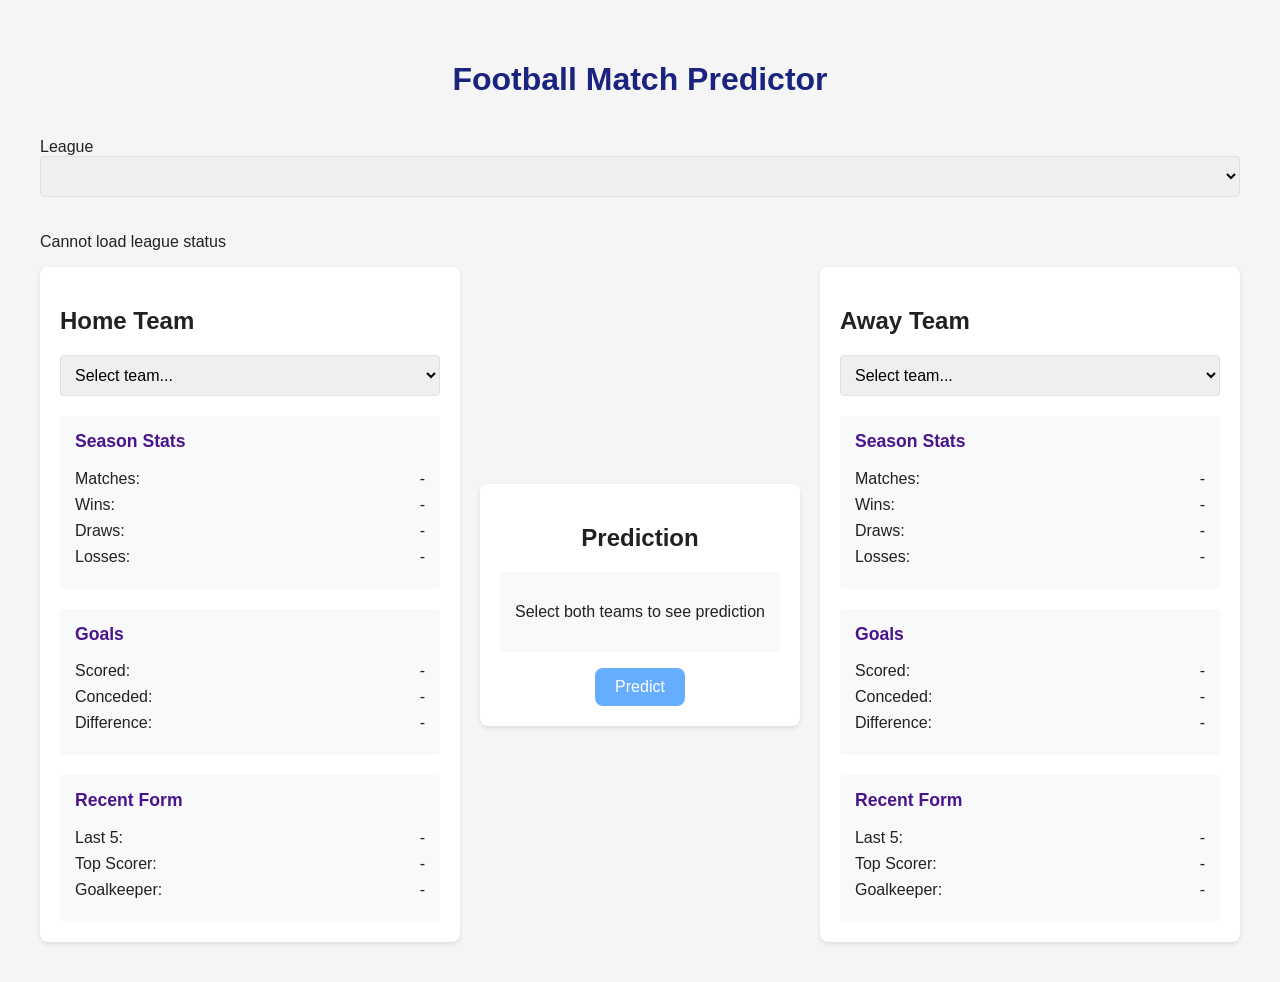
==== Footballanalyzer-master/frontend/index.html @ fc7a5193 "Updated the original fotballanalizer app, with premierleauge, bundesliga, leauge 1 and la liga." ====
<!DOCTYPE html>
<html lang="en">
<head>
    <meta charset="UTF-8">
    <meta name="viewport" content="width=device-width, initial-scale=1.0">
    <title>Football Match Predictor</title>
    <link rel="stylesheet" href="styles.css">
</head>
<body>
    <div class="container">
        <h1>Football Match Predictor</h1>
        
        <label for="league-select">League</label>
        <select id="league-select" class="team-select"></select>
        <p id="data-status" role="status">Loading data status...</p>
        <div class="teams-container">
            <div class="team-section">
                <h2>Home Team</h2>
                <select id="home-team" class="team-select">
                    <option value="">Select team...</option>
                </select>
                <div class="team-stats" id="home-stats">
                    <div class="stat-group">
                        <h3>Season Stats</h3>
                        <p>Matches: <span id="home_mp">-</span></p>
                        <p>Wins: <span id="home_w">-</span></p>
                        <p>Draws: <span id="home_d">-</span></p>
                        <p>Losses: <span id="home_l">-</span></p>
                    </div>
                    <div class="stat-group">
                        <h3>Goals</h3>
                        <p>Scored: <span id="home_gf">-</span></p>
                        <p>Conceded: <span id="home_ga">-</span></p>
                        <p>Difference: <span id="home_gd">-</span></p>
                    </div>
                    <div class="stat-group">
                        <h3>Recent Form</h3>
                        <p>Last 5: <span id="home_last_5">-</span></p>
                        <p>Top Scorer: <span id="home_top_scorer">-</span></p>
                        <p>Goalkeeper: <span id="home_goalkeeper">-</span></p>
                    </div>
                </div>
            </div>

           <div class="prediction-section">
  <h2>Prediction</h2>
  
  <div id="prediction-result" class="prediction-result">
    <p>Select both teams to see prediction</p>
  </div>


  <button id="predict-btn" class="predict-btn" disabled>Predict</button>
</div>


            <div class="team-section">
                <h2>Away Team</h2>
                <select id="away-team" class="team-select">
                    <option value="">Select team...</option>
                </select>
                <div class="team-stats" id="away-stats">
                    <div class="stat-group">
                        <h3>Season Stats</h3>
                        <p>Matches: <span id="away_mp">-</span></p>
                        <p>Wins: <span id="away_w">-</span></p>
                        <p>Draws: <span id="away_d">-</span></p>
                        <p>Losses: <span id="away_l">-</span></p>
                    </div>
                    <div class="stat-group">
                        <h3>Goals</h3>
                        <p>Scored: <span id="away_gf">-</span></p>
                        <p>Conceded: <span id="away_ga">-</span></p>
                        <p>Difference: <span id="away_gd">-</span></p>
                    </div>
                    <div class="stat-group">
                        <h3>Recent Form</h3>
                        <p>Last 5: <span id="away_last_5">-</span></p>
                        <p>Top Scorer: <span id="away_top_scorer">-</span></p>
                        <p>Goalkeeper: <span id="away_goalkeeper">-</span></p>
                    </div>
                </div>
            </div>
        </div>
    </div>
    <script src="main.js"></script>
</body>
</html>
---- Footballanalyzer-master/frontend/styles.css ----
:root {
    --primary-color: #1a237e;
    --secondary-color: #4a148c;
    --background-color: #f5f5f5;
    --text-color: #212121;
    --border-color: #e0e0e0;
}

body {
    font-family: 'Segoe UI', Tahoma, Geneva, Verdana, sans-serif;
    margin: 0;
    padding: 20px;
    background-color: var(--background-color);
    color: var(--text-color);
}

.container {
    max-width: 1200px;
    margin: 0 auto;
    padding: 20px;
}

h1 {
    color: var(--primary-color);
    text-align: center;
    margin-bottom: 40px;
}

.teams-container {
    display: grid;
    grid-template-columns: 1fr auto 1fr;
    gap: 20px;
    align-items: start;
}

.team-section {
    background: white;
    padding: 20px;
    border-radius: 8px;
    box-shadow: 0 2px 4px rgba(0,0,0,0.1);
}

.team-select {
    width: 100%;
    padding: 10px;
    margin-bottom: 20px;
    border: 1px solid var(--border-color);
    border-radius: 4px;
    font-size: 16px;
}

.prediction-section {
    text-align: center;
    padding: 20px;
    background: white;
    border-radius: 8px;
    box-shadow: 0 2px 4px rgba(0,0,0,0.1);
    align-self: center;
}

.prediction-result {
    margin-top: 20px;
    padding: 15px;
    border-radius: 4px;
    background-color: #f8f9fa;
}

.team-stats {
    display: grid;
    gap: 20px;
}

.stat-group {
    padding: 15px;
    background-color: #f8f9fa;
    border-radius: 4px;
}

.stat-group h3 {
    margin-top: 0;
    color: var(--secondary-color);
    font-size: 1.1em;
}

.stat-group p {
    margin: 8px 0;
    display: flex;
    justify-content: space-between;
}

.home-win {
    color: #2e7d32;
}

.draw {
    color: #f57c00;
}

.away-win {
    color: #c62828;
}
.predict-btn {
  display: inline-block;
  margin-top: 1rem;
  padding: 10px 20px;
  background-color: #0078ff;
  color: white;
  border: none;
  border-radius: 8px;
  font-size: 1rem;
  cursor: pointer;
  transition: background-color 0.3s ease, transform 0.2s ease;
}

.predict-btn:hover:not(:disabled) {
  background-color: #005fcc;
  transform: scale(1.05);
}

.predict-btn:disabled {
  opacity: 0.6;
  cursor: not-allowed;
}


/* Responsive Design */
@media (max-width: 1024px) {
    .teams-container {
        grid-template-columns: 1fr;
    }
    
    .prediction-section {
        order: 3;
    }
}
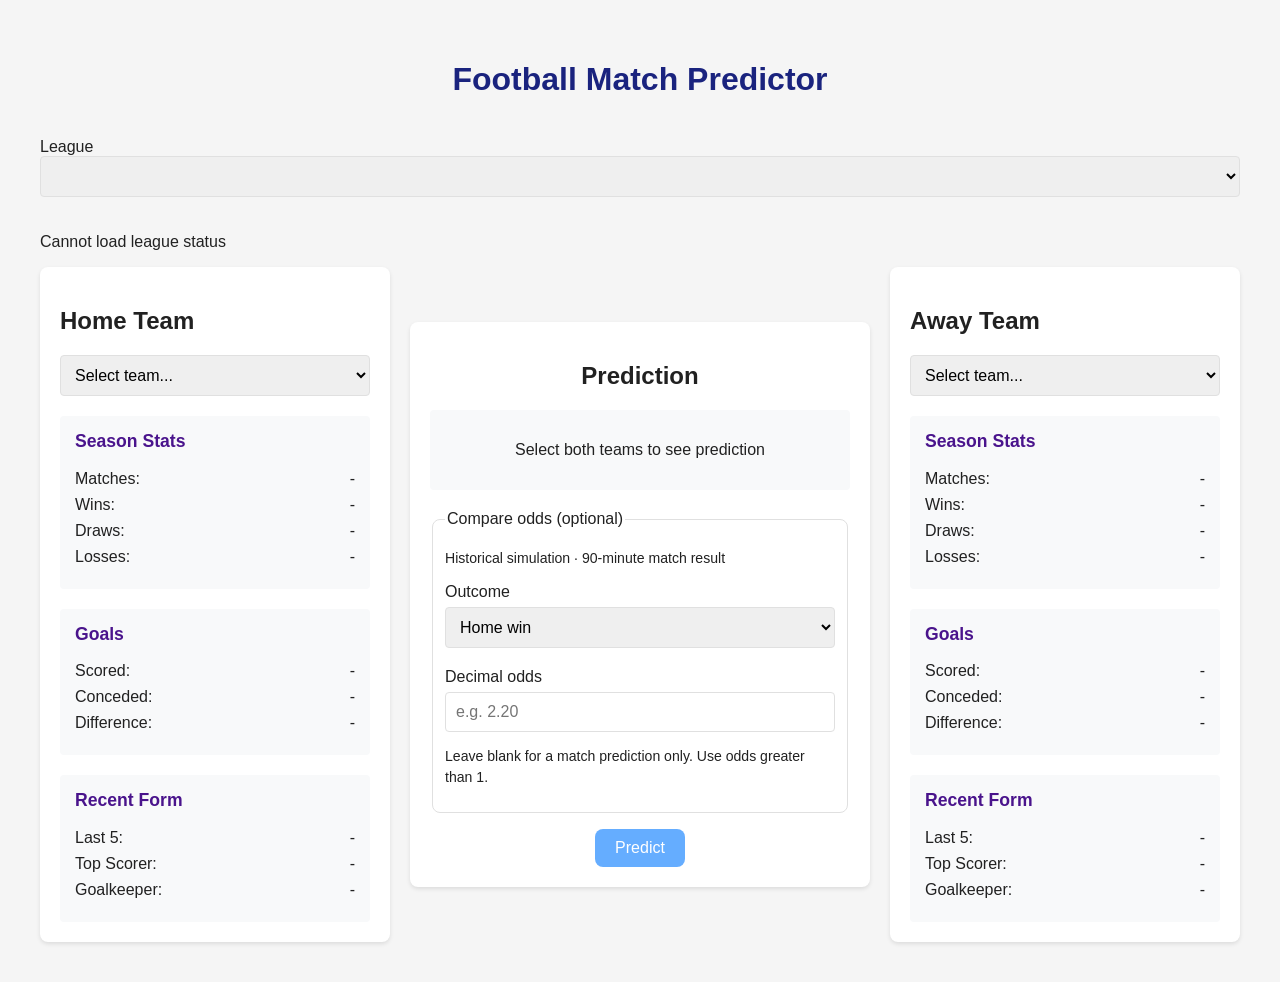
==== commit 5096fb10: "added odds comparer to simulate weather a bet is beneficial" ====
--- a/Footballanalyzer-master/frontend/index.html
+++ b/Footballanalyzer-master/frontend/index.html
@@ -50,6 +50,20 @@
   </div>
 
 
+  <fieldset class="odds-inputs">
+    <legend>Compare odds (optional)</legend>
+    <p>Historical simulation · 90-minute match result</p>
+    <label for="odds-outcome">Outcome</label>
+    <select id="odds-outcome" class="team-select">
+      <option value="home">Home win</option>
+      <option value="draw">Draw</option>
+      <option value="away">Away win</option>
+    </select>
+    <label for="decimal-odds">Decimal odds</label>
+    <input id="decimal-odds" type="number" min="1" step="any" inputmode="decimal" placeholder="e.g. 2.20" aria-describedby="odds-help">
+    <p id="odds-help">Leave blank for a match prediction only. Use odds greater than 1.</p>
+  </fieldset>
+  <div id="odds-result" class="odds-result" role="status" hidden></div>
   <button id="predict-btn" class="predict-btn" disabled>Predict</button>
 </div>
 
--- a/Footballanalyzer-master/frontend/styles.css
+++ b/Footballanalyzer-master/frontend/styles.css
@@ -132,4 +132,12 @@
     .prediction-section {
         order: 3;
     }
-}+}
+.odds-inputs { border: 1px solid var(--border-color); border-radius: 8px; margin-top: 20px; text-align: left; min-width: 0; }
+.odds-inputs label { display: block; margin-bottom: 6px; }
+.odds-inputs input { box-sizing: border-box; width: 100%; padding: 10px; font: inherit; border: 1px solid var(--border-color); border-radius: 4px; }
+.odds-inputs p, .odds-result p { font-size: .88rem; line-height: 1.5; }
+.odds-result { text-align: left; background: #fff8e1; padding: 16px; border-radius: 8px; margin-top: 16px; }
+.odds-result dl { display: grid; grid-template-columns: 1fr 1fr; gap: 10px; }
+.odds-result dd { margin: 0; text-align: right; overflow-wrap: anywhere; }
+.prediction-section { min-width: 0; max-width: 420px; }
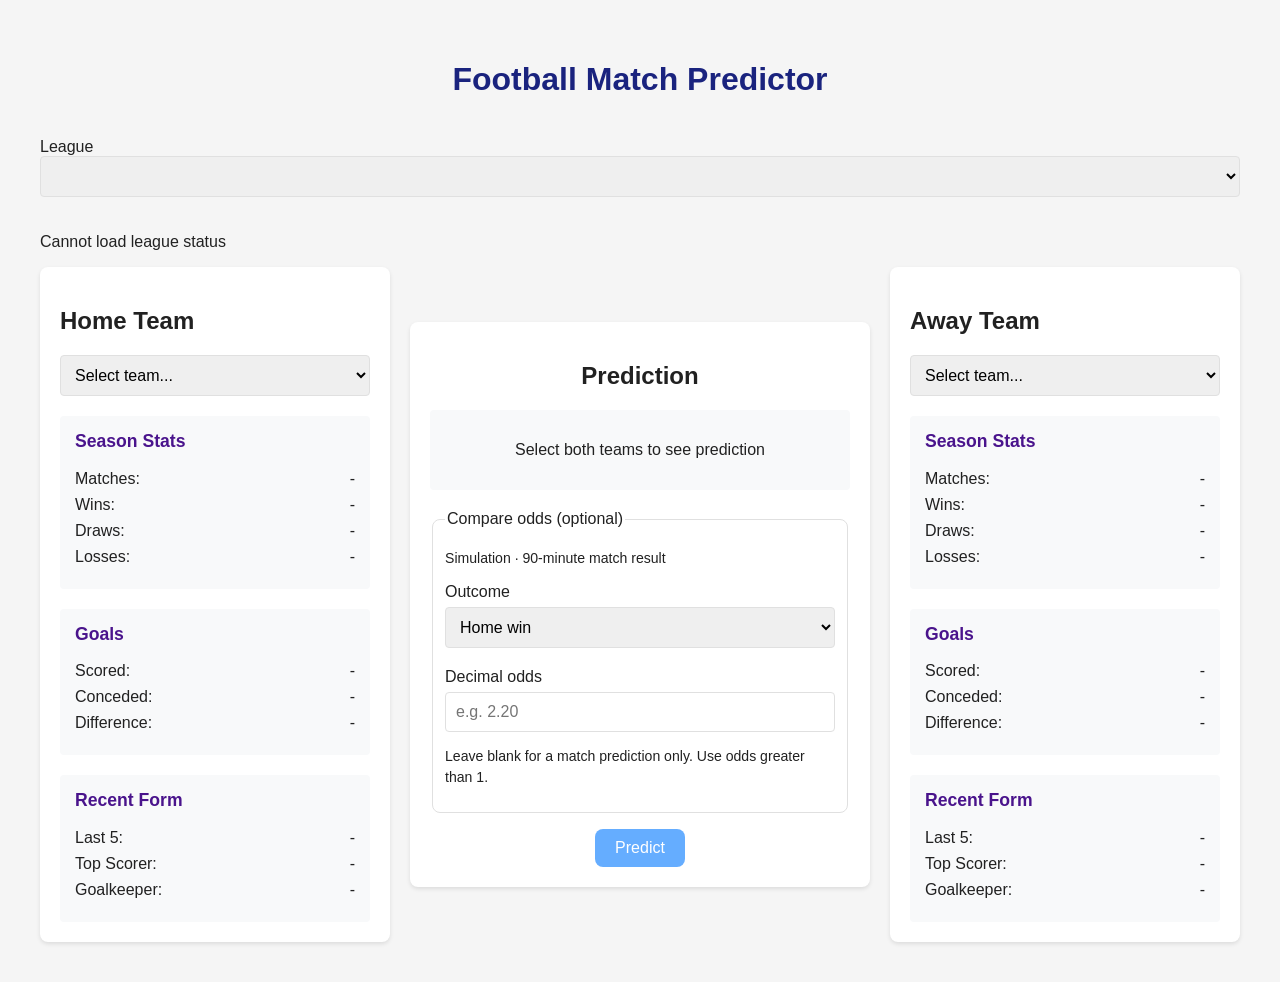
==== commit fb25e7c1: "dubs" ====
--- a/Footballanalyzer-master/frontend/index.html
+++ b/Footballanalyzer-master/frontend/index.html
@@ -52,7 +52,7 @@
 
   <fieldset class="odds-inputs">
     <legend>Compare odds (optional)</legend>
-    <p>Historical simulation · 90-minute match result</p>
+    <p>Simulation · 90-minute match result</p>
     <label for="odds-outcome">Outcome</label>
     <select id="odds-outcome" class="team-select">
       <option value="home">Home win</option>
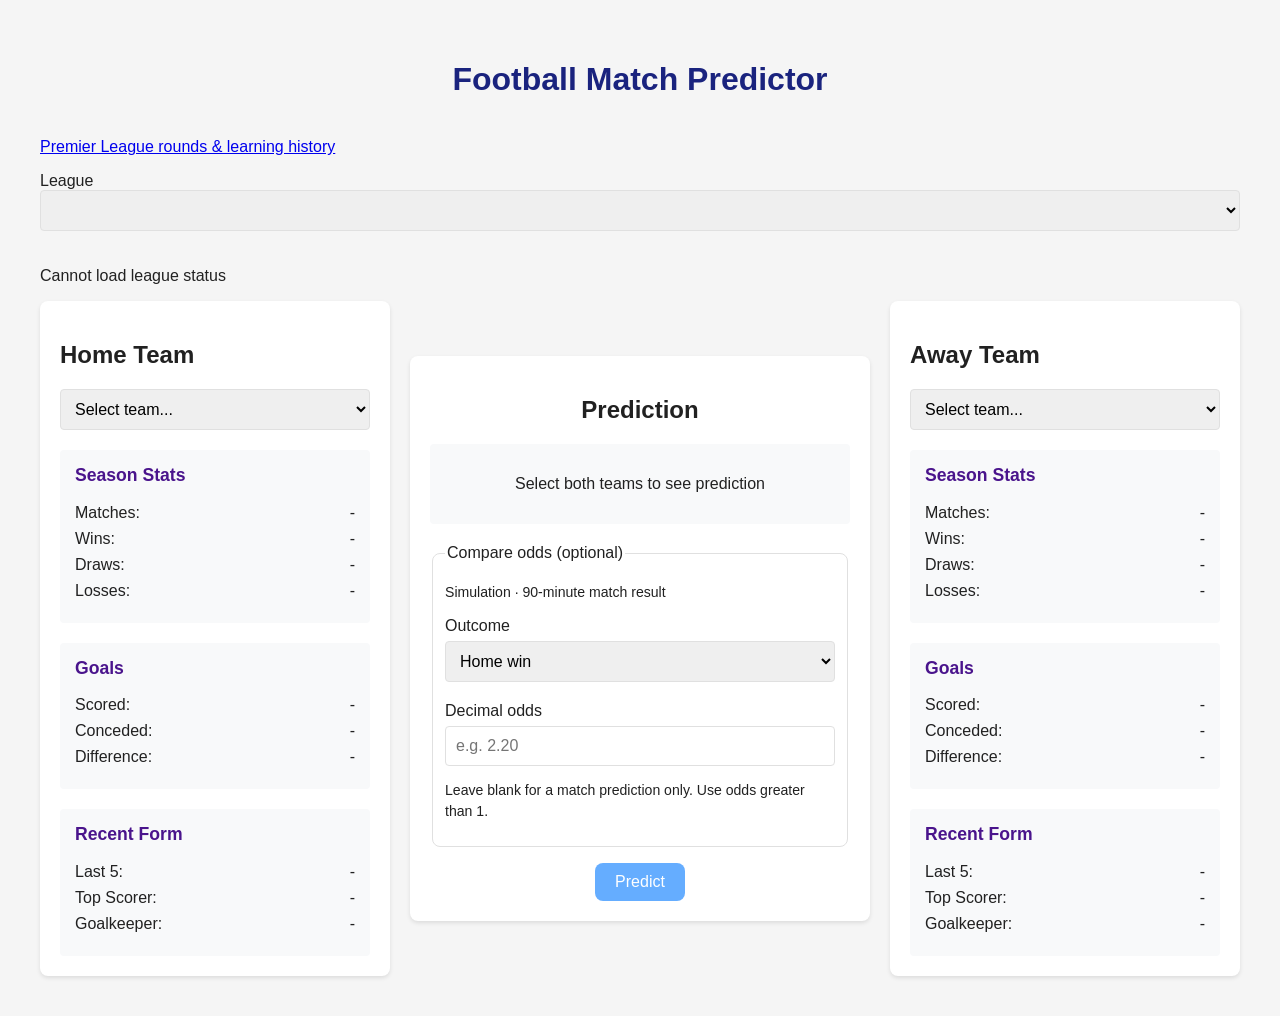
==== commit ee4e35ae: "Now the model can train itself from previos predictions and se what perdiction whent rigth and wrong" ====
--- a/Footballanalyzer-master/frontend/index.html
+++ b/Footballanalyzer-master/frontend/index.html
@@ -9,6 +9,7 @@
 <body>
     <div class="container">
         <h1>Football Match Predictor</h1>
+        <p><a href="/rounds.html">Premier League rounds &amp; learning history</a></p>
         
         <label for="league-select">League</label>
         <select id="league-select" class="team-select"></select>
@@ -99,4 +100,4 @@
     </div>
     <script src="main.js"></script>
 </body>
-</html>+</html>
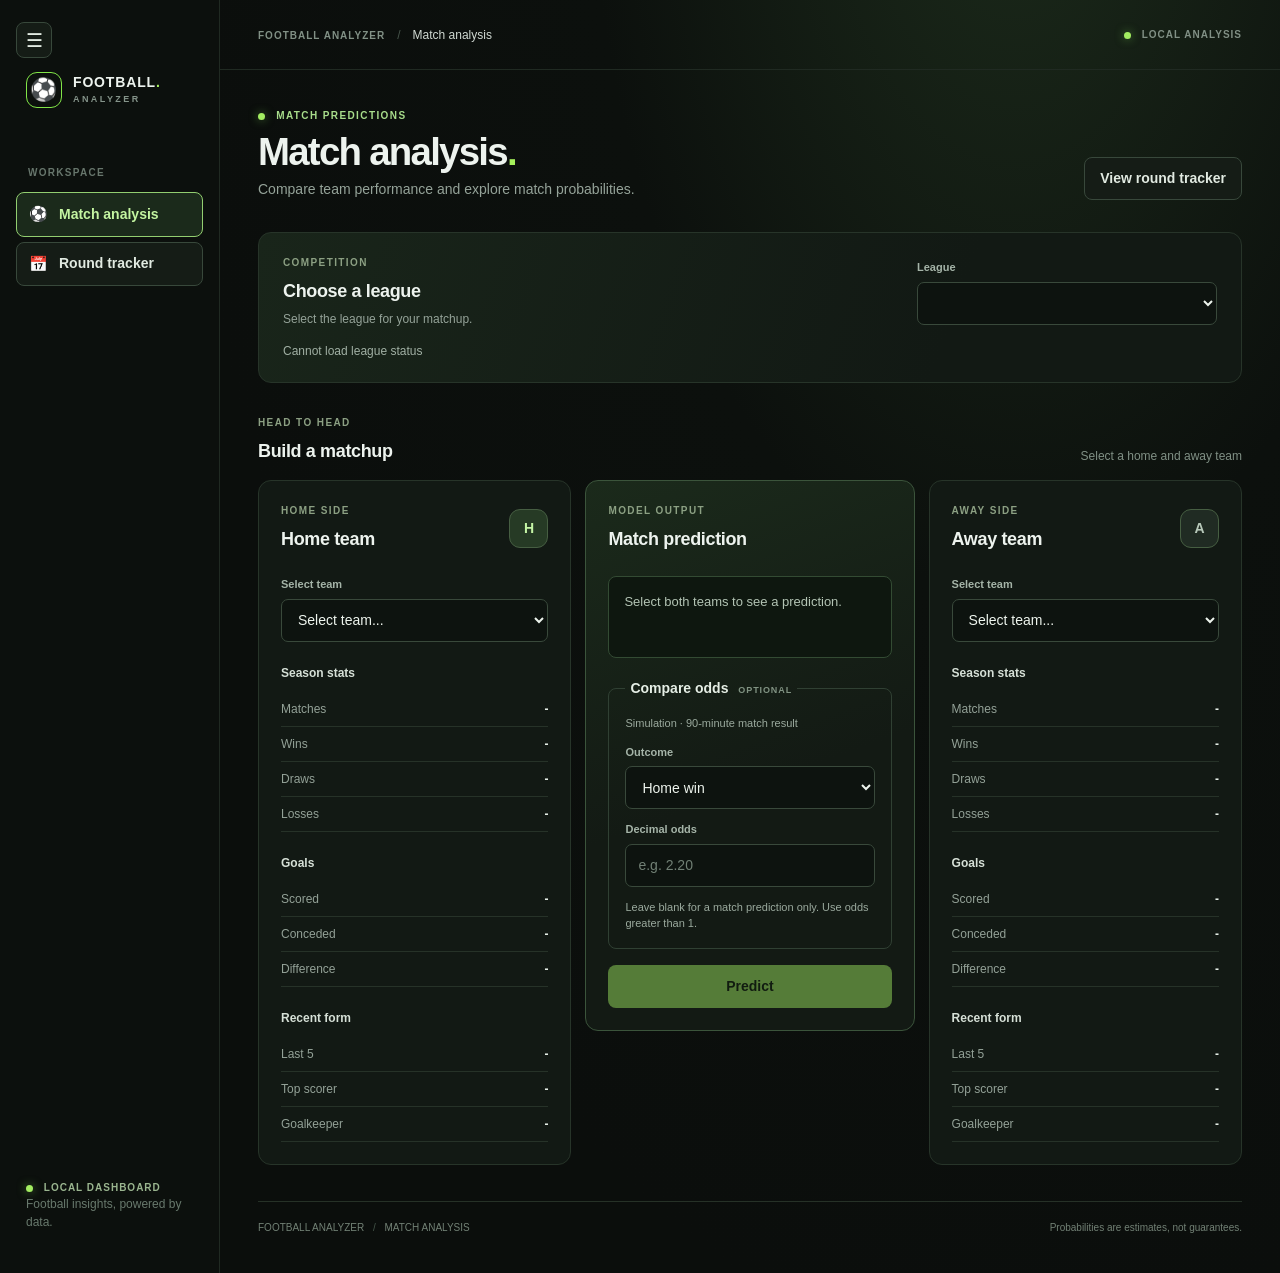
==== commit a709fe07: "Refresh dashboard design and add collapsible menu" ====
--- a/Footballanalyzer-master/frontend/index.html
+++ b/Footballanalyzer-master/frontend/index.html
@@ -1,103 +1,66 @@
 <!DOCTYPE html>
 <html lang="en">
 <head>
-    <meta charset="UTF-8">
-    <meta name="viewport" content="width=device-width, initial-scale=1.0">
-    <title>Football Match Predictor</title>
-    <link rel="stylesheet" href="styles.css">
+  <meta charset="UTF-8">
+  <meta name="viewport" content="width=device-width, initial-scale=1.0">
+  <meta name="theme-color" content="#0a0d0b">
+  <title>Match Analysis | Football Analyzer</title>
+  <link rel="stylesheet" href="styles.css?v=3">
 </head>
 <body>
-    <div class="container">
-        <h1>Football Match Predictor</h1>
-        <p><a href="/rounds.html">Premier League rounds &amp; learning history</a></p>
-        
-        <label for="league-select">League</label>
-        <select id="league-select" class="team-select"></select>
-        <p id="data-status" role="status">Loading data status...</p>
-        <div class="teams-container">
-            <div class="team-section">
-                <h2>Home Team</h2>
-                <select id="home-team" class="team-select">
-                    <option value="">Select team...</option>
-                </select>
-                <div class="team-stats" id="home-stats">
-                    <div class="stat-group">
-                        <h3>Season Stats</h3>
-                        <p>Matches: <span id="home_mp">-</span></p>
-                        <p>Wins: <span id="home_w">-</span></p>
-                        <p>Draws: <span id="home_d">-</span></p>
-                        <p>Losses: <span id="home_l">-</span></p>
-                    </div>
-                    <div class="stat-group">
-                        <h3>Goals</h3>
-                        <p>Scored: <span id="home_gf">-</span></p>
-                        <p>Conceded: <span id="home_ga">-</span></p>
-                        <p>Difference: <span id="home_gd">-</span></p>
-                    </div>
-                    <div class="stat-group">
-                        <h3>Recent Form</h3>
-                        <p>Last 5: <span id="home_last_5">-</span></p>
-                        <p>Top Scorer: <span id="home_top_scorer">-</span></p>
-                        <p>Goalkeeper: <span id="home_goalkeeper">-</span></p>
-                    </div>
-                </div>
-            </div>
-
-           <div class="prediction-section">
-  <h2>Prediction</h2>
-  
-  <div id="prediction-result" class="prediction-result">
-    <p>Select both teams to see prediction</p>
-  </div>
-
-
-  <fieldset class="odds-inputs">
-    <legend>Compare odds (optional)</legend>
-    <p>Simulation · 90-minute match result</p>
-    <label for="odds-outcome">Outcome</label>
-    <select id="odds-outcome" class="team-select">
-      <option value="home">Home win</option>
-      <option value="draw">Draw</option>
-      <option value="away">Away win</option>
-    </select>
-    <label for="decimal-odds">Decimal odds</label>
-    <input id="decimal-odds" type="number" min="1" step="any" inputmode="decimal" placeholder="e.g. 2.20" aria-describedby="odds-help">
-    <p id="odds-help">Leave blank for a match prediction only. Use odds greater than 1.</p>
-  </fieldset>
-  <div id="odds-result" class="odds-result" role="status" hidden></div>
-  <button id="predict-btn" class="predict-btn" disabled>Predict</button>
+<button id="menu-toggle" class="menu-toggle" type="button" aria-controls="sidebar" aria-expanded="true" aria-label="Hide menu" hidden>☰</button>
+<div class="app-shell">
+  <aside id="sidebar" class="sidebar">
+    <div class="brand"><span class="brand-icon" aria-hidden="true">⚽</span><span>FOOTBALL<span class="brand-accent">.</span><small>ANALYZER</small></span></div>
+    <div class="nav-label">WORKSPACE</div>
+    <nav class="navigation" aria-label="Main navigation">
+      <a class="nav-item active" aria-current="page" href="/?v=3"><span aria-hidden="true">⚽</span> Match analysis</a>
+      <a class="nav-item" href="/rounds.html?v=3"><span aria-hidden="true">📅</span> Round tracker</a>
+    </nav>
+    <div class="sidebar-note"><span class="status-dot"></span> LOCAL DASHBOARD <p>Football insights, powered by data.</p></div>
+  </aside>
+  <main class="workspace">
+    <header class="topbar"><div><span class="breadcrumb">FOOTBALL ANALYZER</span><span class="crumb-divider">/</span><span>Match analysis</span></div><span class="topbar-label"><span class="status-dot"></span> LOCAL ANALYSIS</span></header>
+    <div class="page-content">
+      <div class="page-heading"><div><p class="eyebrow"><span class="status-dot"></span> MATCH PREDICTIONS</p><h1>Match analysis<span class="title-dot">.</span></h1><p class="page-description">Compare team performance and explore match probabilities.</p></div><a class="outline-link" href="/rounds.html?v=3">View round tracker</a></div>
+      <section class="league-panel" aria-labelledby="league-title">
+        <div><p class="overline">COMPETITION</p><h2 id="league-title">Choose a league</h2><p class="muted">Select the league for your matchup.</p></div>
+        <div class="league-control"><label for="league-select">League</label><select id="league-select" class="team-select"></select></div>
+        <p id="data-status" class="data-status" role="status">Loading data status...</p>
+      </section>
+      <div class="section-heading"><div><p class="overline">HEAD TO HEAD</p><h2>Build a matchup</h2></div><span class="section-hint">Select a home and away team</span></div>
+      <div class="teams-container">
+        <section class="team-section" aria-labelledby="home-title">
+          <div class="card-heading"><div><p class="overline">HOME SIDE</p><h2 id="home-title">Home team</h2></div><span class="team-marker">H</span></div>
+          <label class="field-label" for="home-team">Select team</label><select id="home-team" class="team-select"><option value="">Select team...</option></select>
+          <div class="team-stats" id="home-stats">
+            <div class="stat-group"><h3>Season stats</h3><p>Matches <span id="home_mp">-</span></p><p>Wins <span id="home_w">-</span></p><p>Draws <span id="home_d">-</span></p><p>Losses <span id="home_l">-</span></p></div>
+            <div class="stat-group"><h3>Goals</h3><p>Scored <span id="home_gf">-</span></p><p>Conceded <span id="home_ga">-</span></p><p>Difference <span id="home_gd">-</span></p></div>
+            <div class="stat-group"><h3>Recent form</h3><p>Last 5 <span id="home_last_5">-</span></p><p>Top scorer <span id="home_top_scorer">-</span></p><p>Goalkeeper <span id="home_goalkeeper">-</span></p></div>
+          </div>
+        </section>
+        <section class="prediction-section" aria-labelledby="prediction-title">
+          <div class="card-heading"><div><p class="overline">MODEL OUTPUT</p><h2 id="prediction-title">Match prediction</h2></div></div>
+          <div id="prediction-result" class="prediction-result"><p>Select both teams to see a prediction.</p></div>
+          <fieldset class="odds-inputs"><legend>Compare odds <span class="optional">OPTIONAL</span></legend><p>Simulation · 90-minute match result</p><label for="odds-outcome">Outcome</label><select id="odds-outcome" class="team-select"><option value="home">Home win</option><option value="draw">Draw</option><option value="away">Away win</option></select><label for="decimal-odds">Decimal odds</label><input id="decimal-odds" type="number" min="1" step="any" inputmode="decimal" placeholder="e.g. 2.20" aria-describedby="odds-help"><p id="odds-help">Leave blank for a match prediction only. Use odds greater than 1.</p></fieldset>
+          <div id="odds-result" class="odds-result" role="status" hidden></div>
+          <button id="predict-btn" class="predict-btn primary-action" disabled>Predict</button>
+        </section>
+        <section class="team-section" aria-labelledby="away-title">
+          <div class="card-heading"><div><p class="overline">AWAY SIDE</p><h2 id="away-title">Away team</h2></div><span class="team-marker away-marker">A</span></div>
+          <label class="field-label" for="away-team">Select team</label><select id="away-team" class="team-select"><option value="">Select team...</option></select>
+          <div class="team-stats" id="away-stats">
+            <div class="stat-group"><h3>Season stats</h3><p>Matches <span id="away_mp">-</span></p><p>Wins <span id="away_w">-</span></p><p>Draws <span id="away_d">-</span></p><p>Losses <span id="away_l">-</span></p></div>
+            <div class="stat-group"><h3>Goals</h3><p>Scored <span id="away_gf">-</span></p><p>Conceded <span id="away_ga">-</span></p><p>Difference <span id="away_gd">-</span></p></div>
+            <div class="stat-group"><h3>Recent form</h3><p>Last 5 <span id="away_last_5">-</span></p><p>Top scorer <span id="away_top_scorer">-</span></p><p>Goalkeeper <span id="away_goalkeeper">-</span></p></div>
+          </div>
+        </section>
+      </div>
+      <footer class="footer"><span>FOOTBALL ANALYZER <span class="footer-separator">/</span> MATCH ANALYSIS</span><span>Probabilities are estimates, not guarantees.</span></footer>
+    </div>
+  </main>
 </div>
-
-
-            <div class="team-section">
-                <h2>Away Team</h2>
-                <select id="away-team" class="team-select">
-                    <option value="">Select team...</option>
-                </select>
-                <div class="team-stats" id="away-stats">
-                    <div class="stat-group">
-                        <h3>Season Stats</h3>
-                        <p>Matches: <span id="away_mp">-</span></p>
-                        <p>Wins: <span id="away_w">-</span></p>
-                        <p>Draws: <span id="away_d">-</span></p>
-                        <p>Losses: <span id="away_l">-</span></p>
-                    </div>
-                    <div class="stat-group">
-                        <h3>Goals</h3>
-                        <p>Scored: <span id="away_gf">-</span></p>
-                        <p>Conceded: <span id="away_ga">-</span></p>
-                        <p>Difference: <span id="away_gd">-</span></p>
-                    </div>
-                    <div class="stat-group">
-                        <h3>Recent Form</h3>
-                        <p>Last 5: <span id="away_last_5">-</span></p>
-                        <p>Top Scorer: <span id="away_top_scorer">-</span></p>
-                        <p>Goalkeeper: <span id="away_goalkeeper">-</span></p>
-                    </div>
-                </div>
-            </div>
-        </div>
-    </div>
-    <script src="main.js"></script>
+<script src="menu.js?v=3"></script>
+<script src="main.js"></script>
 </body>
 </html>
--- a/Footballanalyzer-master/frontend/styles.css
+++ b/Footballanalyzer-master/frontend/styles.css
@@ -1,143 +1,123 @@
-:root {
-    --primary-color: #1a237e;
-    --secondary-color: #4a148c;
-    --background-color: #f5f5f5;
-    --text-color: #212121;
-    --border-color: #e0e0e0;
+:root { color-scheme: dark; font-family: Inter, -apple-system, BlinkMacSystemFont, "Segoe UI", sans-serif; color: #edf3ee; background: #090c0a; font-synthesis: none; }
+* { box-sizing: border-box; }
+body { margin: 0; min-width: 320px; font-size: 14px; line-height: 1.5; }
+a { color: inherit; text-decoration: none; }
+button, input, select { font: inherit; }
+button, select { cursor: pointer; }
+button:disabled { cursor: not-allowed; opacity: .46; }
+:focus-visible { outline: 2px solid #a1ec56; outline-offset: 3px; }
+[hidden] { display: none !important; }
+.app-shell { display: grid; grid-template-columns: 220px minmax(0, 1fr); min-height: 100vh; }
+.sidebar { padding: 30px 16px; background: #0c100d; border-right: 1px solid #202a22; display: flex; flex-direction: column; }
+.brand { display: flex; align-items: center; gap: 11px; padding: 0 10px; font-size: 14px; font-weight: 850; letter-spacing: .06em; line-height: 1.1; }
+.brand small { display: block; margin-top: 4px; color: #85948a; font-size: 9px; letter-spacing: .27em; }
+.brand-icon { display: grid; place-items: center; width: 36px; height: 36px; border: 1px solid #81e547; border-radius: 11px; color: #a3f05b; font-size: 22px; }
+.brand-accent, .title-dot { color: #a5f05b; }
+.nav-label { margin: 57px 12px 12px; color: #67766c; font-size: 10px; font-weight: 750; letter-spacing: .13em; }
+.navigation { display: grid; gap: 5px; }
+.nav-item { display: flex; align-items: center; gap: 8px; min-height: 43px; padding: 10px 12px; border: 1px solid #38483b; border-radius: 8px; background: #151c16; color: #e1eae1; font-weight: 650; }
+.nav-item span { display: inline-block; width: 22px; font-size: 15px; }
+.nav-item:hover, .nav-item.active { border-color: #92ce70; background: #1b2a1b; color: #c4f5a1; }
+.sidebar-note { margin: auto 10px 0; padding-top: 26px; color: #9ab58f; font-size: 10px; font-weight: 750; letter-spacing: .1em; }
+.sidebar-note p { color: #68796d; font-size: 12px; font-weight: 400; letter-spacing: 0; }
+.status-dot { display: inline-block; width: 7px; height: 7px; margin-right: 7px; border-radius: 50%; background: #a3ed61; box-shadow: 0 0 10px #87e85880; vertical-align: middle; }
+.workspace { min-width: 0; background: radial-gradient(ellipse at 75% -15%, #1c2b1b 0%, #0c100d 38%, #0b0e0c 75%); }
+.topbar { min-height: 70px; padding: 0 38px; display: flex; align-items: center; justify-content: space-between; gap: 20px; border-bottom: 1px solid #202a22; color: #d0d9d2; font-size: 12px; }
+.breadcrumb, .topbar-label { color: #819085; font-size: 10px; font-weight: 700; letter-spacing: .1em; }
+.crumb-divider { padding: 0 12px; color: #47554b; }
+.page-content { max-width: 1560px; margin: auto; padding: 38px; }
+.page-heading { display: flex; justify-content: space-between; align-items: end; gap: 24px; margin-bottom: 32px; }
+.eyebrow, .overline { margin: 0 0 8px; color: #8ca083; font-size: 10px; font-weight: 800; letter-spacing: .14em; }
+.eyebrow { color: #a8dd8b; }
+h1, h2, h3, p { margin-top: 0; }
+h1 { margin-bottom: 7px; font-size: clamp(30px, 3vw, 42px); line-height: 1.08; letter-spacing: -.045em; }
+h2 { margin-bottom: 0; font-size: 18px; letter-spacing: -.02em; }
+h3 { font-size: 12px; }
+.page-description, .muted { color: #95a399; }
+.page-description { margin: 0; }
+.outline-link, .secondary-btn { display: inline-flex; align-items: center; justify-content: center; gap: 12px; padding: 10px 15px; border: 1px solid #38483b; border-radius: 8px; background: #151c16; color: #e1eae1; font-weight: 650; }
+.outline-link:hover, .secondary-btn:hover { border-color: #92ce70; background: #1d2a1d; }
+.league-panel, .team-section, .prediction-section, .tracker-status, .round-panel, .detail-card, .overview-card { background: #121914; border: 1px solid #273429; border-radius: 13px; }
+.league-panel { display: grid; grid-template-columns: 1fr minmax(200px, 300px); align-items: center; gap: 10px 24px; padding: 22px 24px; background: linear-gradient(110deg, #19251a, #121914 70%); }
+.league-panel .muted { margin: 5px 0 0; font-size: 12px; }
+.league-control label, .field-label, .round-picker label, .odds-inputs label { display: block; margin: 0 0 6px; color: #a5b4a8; font-size: 11px; font-weight: 700; }
+.team-select, input { width: 100%; min-height: 43px; padding: 10px 12px; border: 1px solid #39493b; border-radius: 7px; background: #0d130f; color: #edf4ed; }
+input::placeholder { color: #718075; }
+.data-status { grid-column: 1 / -1; margin: 4px 0 0; color: #a1b0a4; font-size: 12px; overflow-wrap: anywhere; }
+.section-heading { display: flex; align-items: end; justify-content: space-between; gap: 20px; margin: 32px 0 15px; }
+.section-hint { color: #809085; font-size: 12px; }
+.teams-container { display: grid; grid-template-columns: minmax(0, 1fr) minmax(0, 1.05fr) minmax(0, 1fr); gap: 14px; align-items: start; }
+.team-section, .prediction-section { padding: 22px; }
+.prediction-section { background: linear-gradient(160deg, #1b2a1b, #131a14 55%); border-color: #3b543b; }
+.card-heading { display: flex; align-items: center; justify-content: space-between; gap: 10px; margin-bottom: 23px; }
+.team-marker { display: grid; place-items: center; width: 39px; height: 39px; flex: 0 0 auto; border: 1px solid #465e42; border-radius: 11px; background: #263a25; color: #c4f4a5; font-weight: 800; }
+.away-marker { background: #202b23; color: #b7c8b9; }
+.stat-group { margin-top: 22px; }
+.stat-group h3 { margin-bottom: 10px; color: #d6e0d7; }
+.stat-group p { display: flex; justify-content: space-between; gap: 12px; margin: 0; padding: 8px 0; border-bottom: 1px solid #263228; color: #93a197; font-size: 12px; }
+.stat-group span { text-align: right; color: #e5eee6; font-weight: 650; overflow-wrap: anywhere; }
+.prediction-result { min-height: 82px; margin-bottom: 20px; padding: 15px; border: 1px solid #334b33; border-radius: 8px; background: #0e170f; color: #b3c4b4; font-size: 13px; overflow-wrap: anywhere; }
+.prediction-result p:last-child, .odds-result p:last-child { margin-bottom: 0; }
+.prediction-result h4 { margin: 0 0 10px; color: #e8f5e5; }
+.prediction-result hr { border: 0; border-top: 1px solid #354635; }
+.home-win, .draw, .away-win { color: #d6f6c4; }
+.odds-inputs { min-width: 0; margin: 0 0 16px; padding: 16px; border: 1px solid #304033; border-radius: 8px; }
+.odds-inputs legend { padding: 0 5px; color: #e5eee5; font-weight: 700; }
+.optional { margin-left: 6px; color: #819383; font-size: 9px; letter-spacing: .1em; }
+.odds-inputs p { margin: 0 0 12px; color: #9baa9e; font-size: 11px; }
+.odds-inputs select, .odds-inputs input { margin-bottom: 12px; }
+.odds-inputs #odds-help { margin-bottom: 0; }
+.odds-result { margin-bottom: 16px; padding: 14px; border: 1px solid #3d5b39; border-radius: 8px; background: #172619; font-size: 12px; overflow-wrap: anywhere; }
+.predict-btn { min-height: 43px; padding: 10px 18px; border: 0; border-radius: 8px; background: #a4ef64; color: #10200c; font-weight: 800; }
+.predict-btn:hover:not(:disabled) { background: #baf985; }
+.primary-action { width: 100%; }
+.overview-grid { display: grid; grid-template-columns: repeat(3, minmax(0, 1fr)); gap: 14px; margin-bottom: 16px; }
+.overview-card { padding: 20px 22px; background: linear-gradient(135deg, #19251a, #131a14); }
+.metric-top { display: flex; justify-content: space-between; align-items: center; gap: 10px; color: #a3b3a5; font-size: 10px; font-weight: 750; letter-spacing: .1em; }
+.overview-card strong { display: block; margin-top: 16px; font-size: 29px; letter-spacing: -.04em; }
+.overview-card p { margin: 4px 0 0; color: #90a093; font-size: 12px; }
+.tracker-status { display: flex; justify-content: space-between; align-items: center; gap: 20px; padding: 20px 22px; }
+.tracker-copy p:not(.overline) { margin: 8px 0 0; color: #a3b2a6; font-size: 12px; }
+.tracker-actions, .round-actions { display: flex; flex-wrap: wrap; gap: 9px; }
+.tracker-actions { justify-content: flex-end; flex-shrink: 0; }
+.round-panel { margin-top: 16px; padding: 22px; }
+.round-heading { margin: 0 0 20px; }
+.round-heading .muted { margin: 6px 0 0; font-size: 12px; }
+.round-picker { width: min(240px, 100%); }
+.round-picker label { letter-spacing: .1em; }
+.round-status-stack { margin: 14px 0 20px; color: #a4b2a6; font-size: 12px; }
+.round-status-stack p { margin: 5px 0; }
+.round-summary { display: grid; grid-template-columns: 1fr 1fr; gap: 12px; margin-bottom: 20px; }
+.round-summary > div { min-width: 0; padding: 14px; border: 1px solid #2c3a2e; border-radius: 8px; background: #101611; }
+.round-summary p:last-child { margin: 0; color: #b5c2b7; font-size: 12px; overflow-wrap: anywhere; }
+.table-scroll { overflow-x: auto; border: 1px solid #2a382c; border-radius: 8px; }
+table { width: 100%; min-width: 1000px; border-collapse: collapse; text-align: left; }
+th { padding: 13px; background: #1b261c; color: #a8b9aa; font-size: 10px; text-transform: uppercase; letter-spacing: .07em; }
+td { padding: 15px 13px; border-top: 1px solid #29352b; color: #c5d0c6; font-size: 12px; vertical-align: top; line-height: 1.6; }
+td:first-child { color: #ecf4ed; font-weight: 650; }
+td form label { display: inline-block; margin-bottom: 5px; color: #b7c5b9; }
+td form input { min-height: 32px; padding: 5px; margin-left: 4px; }
+td form button { margin-top: 5px; padding: 7px 10px; border: 1px solid #526e4b; border-radius: 6px; background: #243a25; color: #d5f5c4; }
+td form p { margin: 6px 0 0; color: #b7c5b9; }
+.details-grid { display: grid; grid-template-columns: 1fr 1fr; gap: 14px; margin-top: 16px; }
+.detail-card { padding: 20px 22px; }
+.detail-card .muted, .details-value { margin: 10px 0 0; font-size: 12px; overflow-wrap: anywhere; }
+.details-value { color: #d4e1d6; }
+.footer { display: flex; justify-content: space-between; gap: 16px; margin-top: 36px; padding-top: 18px; border-top: 1px solid #263127; color: #728175; font-size: 10px; }
+.footer-separator { padding: 0 6px; color: #45564a; }
+@media (max-width: 1100px) { .teams-container { grid-template-columns: 1fr 1fr; } .prediction-section { grid-column: 1 / -1; grid-row: 2; } .tracker-status { align-items: flex-start; flex-direction: column; } .tracker-actions { justify-content: flex-start; } }
+@media (max-width: 760px) { .app-shell { display: block; } .sidebar { padding: 15px 18px; border-right: 0; border-bottom: 1px solid #263127; } .brand-icon { width: 32px; height: 32px; } .nav-label, .sidebar-note { display: none; } .navigation { display: flex; gap: 5px; margin-top: 14px; } .nav-item { padding: 9px 11px; font-size: 12px; } .topbar { min-height: 52px; padding: 0 20px; } .topbar-label { display: none; } .page-content { padding: 28px 18px; } .page-heading { align-items: flex-start; flex-direction: column; margin-bottom: 24px; } .league-panel { grid-template-columns: 1fr; padding: 19px; } .data-status { grid-column: auto; } .overview-grid { grid-template-columns: 1fr; } .overview-card strong { margin-top: 8px; } .round-summary, .details-grid { grid-template-columns: 1fr; } .round-heading { align-items: flex-start; flex-direction: column; } .round-picker { width: 100%; } .footer { flex-direction: column; } }
+@media (max-width: 520px) { .teams-container { grid-template-columns: 1fr; } .prediction-section { grid-column: auto; grid-row: auto; } .team-section, .prediction-section, .round-panel { padding: 18px; } .section-hint { display: none; } .tracker-actions, .tracker-actions button, .round-actions button { width: 100%; } }
+
+/* Keep the menu control available even when the sidebar is hidden. */
+.menu-toggle { position: fixed; top: 22px; left: 16px; z-index: 10; display: grid; place-items: center; width: 36px; height: 36px; padding: 0; border: 1px solid #38483b; border-radius: 8px; background: #151c16; color: #e1eae1; font-size: 19px; line-height: 1; }
+.menu-toggle:hover { border-color: #92ce70; background: #1d2a1d; }
+.sidebar { padding-top: 72px; }
+.app-shell.menu-closed { grid-template-columns: minmax(0, 1fr); }
+.menu-closed .topbar { padding-left: 70px; }
+@media (max-width: 760px) {
+  .menu-toggle { top: 13px; left: 16px; }
+  .sidebar { padding-top: 15px; }
+  .sidebar .brand { margin-left: 42px; }
+  .menu-closed .topbar { padding-left: 68px; }
 }
-
-body {
-    font-family: 'Segoe UI', Tahoma, Geneva, Verdana, sans-serif;
-    margin: 0;
-    padding: 20px;
-    background-color: var(--background-color);
-    color: var(--text-color);
-}
-
-.container {
-    max-width: 1200px;
-    margin: 0 auto;
-    padding: 20px;
-}
-
-h1 {
-    color: var(--primary-color);
-    text-align: center;
-    margin-bottom: 40px;
-}
-
-.teams-container {
-    display: grid;
-    grid-template-columns: 1fr auto 1fr;
-    gap: 20px;
-    align-items: start;
-}
-
-.team-section {
-    background: white;
-    padding: 20px;
-    border-radius: 8px;
-    box-shadow: 0 2px 4px rgba(0,0,0,0.1);
-}
-
-.team-select {
-    width: 100%;
-    padding: 10px;
-    margin-bottom: 20px;
-    border: 1px solid var(--border-color);
-    border-radius: 4px;
-    font-size: 16px;
-}
-
-.prediction-section {
-    text-align: center;
-    padding: 20px;
-    background: white;
-    border-radius: 8px;
-    box-shadow: 0 2px 4px rgba(0,0,0,0.1);
-    align-self: center;
-}
-
-.prediction-result {
-    margin-top: 20px;
-    padding: 15px;
-    border-radius: 4px;
-    background-color: #f8f9fa;
-}
-
-.team-stats {
-    display: grid;
-    gap: 20px;
-}
-
-.stat-group {
-    padding: 15px;
-    background-color: #f8f9fa;
-    border-radius: 4px;
-}
-
-.stat-group h3 {
-    margin-top: 0;
-    color: var(--secondary-color);
-    font-size: 1.1em;
-}
-
-.stat-group p {
-    margin: 8px 0;
-    display: flex;
-    justify-content: space-between;
-}
-
-.home-win {
-    color: #2e7d32;
-}
-
-.draw {
-    color: #f57c00;
-}
-
-.away-win {
-    color: #c62828;
-}
-.predict-btn {
-  display: inline-block;
-  margin-top: 1rem;
-  padding: 10px 20px;
-  background-color: #0078ff;
-  color: white;
-  border: none;
-  border-radius: 8px;
-  font-size: 1rem;
-  cursor: pointer;
-  transition: background-color 0.3s ease, transform 0.2s ease;
-}
-
-.predict-btn:hover:not(:disabled) {
-  background-color: #005fcc;
-  transform: scale(1.05);
-}
-
-.predict-btn:disabled {
-  opacity: 0.6;
-  cursor: not-allowed;
-}
-
-
-/* Responsive Design */
-@media (max-width: 1024px) {
-    .teams-container {
-        grid-template-columns: 1fr;
-    }
-    
-    .prediction-section {
-        order: 3;
-    }
-}
-.odds-inputs { border: 1px solid var(--border-color); border-radius: 8px; margin-top: 20px; text-align: left; min-width: 0; }
-.odds-inputs label { display: block; margin-bottom: 6px; }
-.odds-inputs input { box-sizing: border-box; width: 100%; padding: 10px; font: inherit; border: 1px solid var(--border-color); border-radius: 4px; }
-.odds-inputs p, .odds-result p { font-size: .88rem; line-height: 1.5; }
-.odds-result { text-align: left; background: #fff8e1; padding: 16px; border-radius: 8px; margin-top: 16px; }
-.odds-result dl { display: grid; grid-template-columns: 1fr 1fr; gap: 10px; }
-.odds-result dd { margin: 0; text-align: right; overflow-wrap: anywhere; }
-.prediction-section { min-width: 0; max-width: 420px; }
